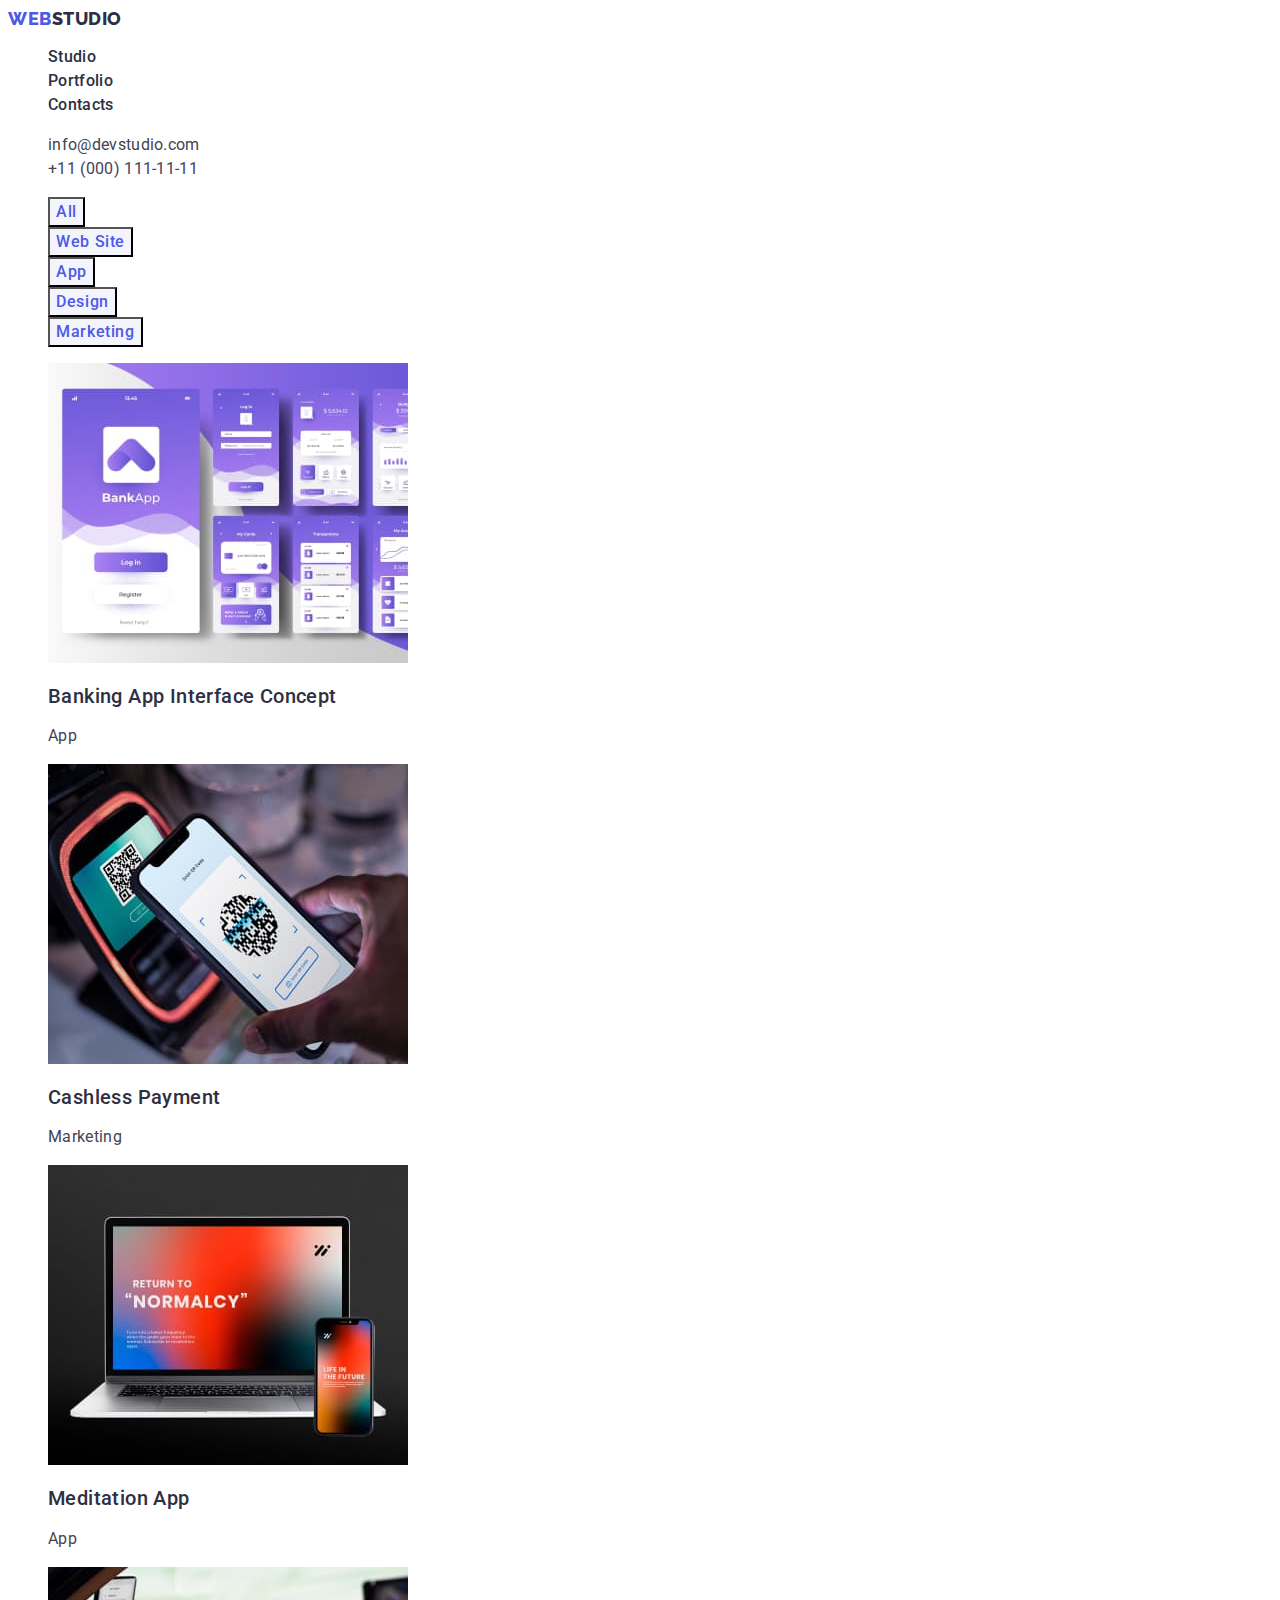
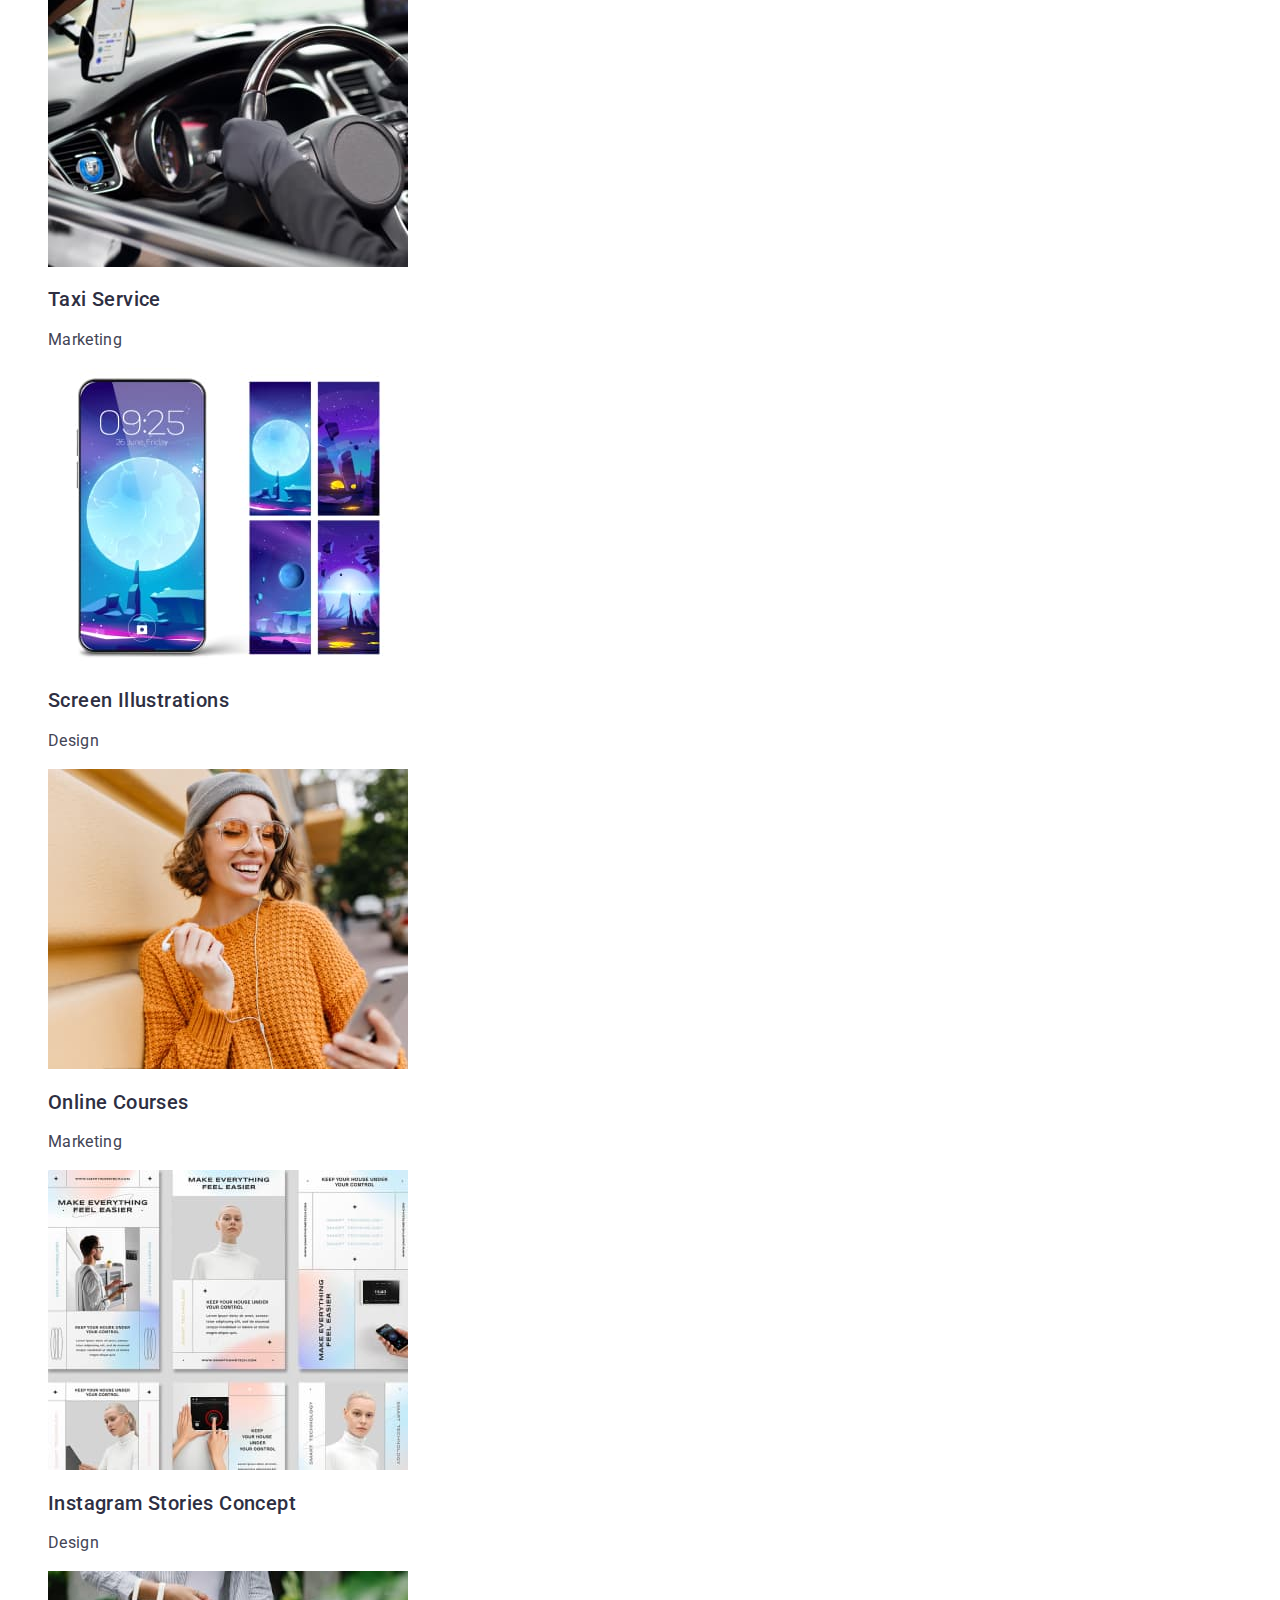
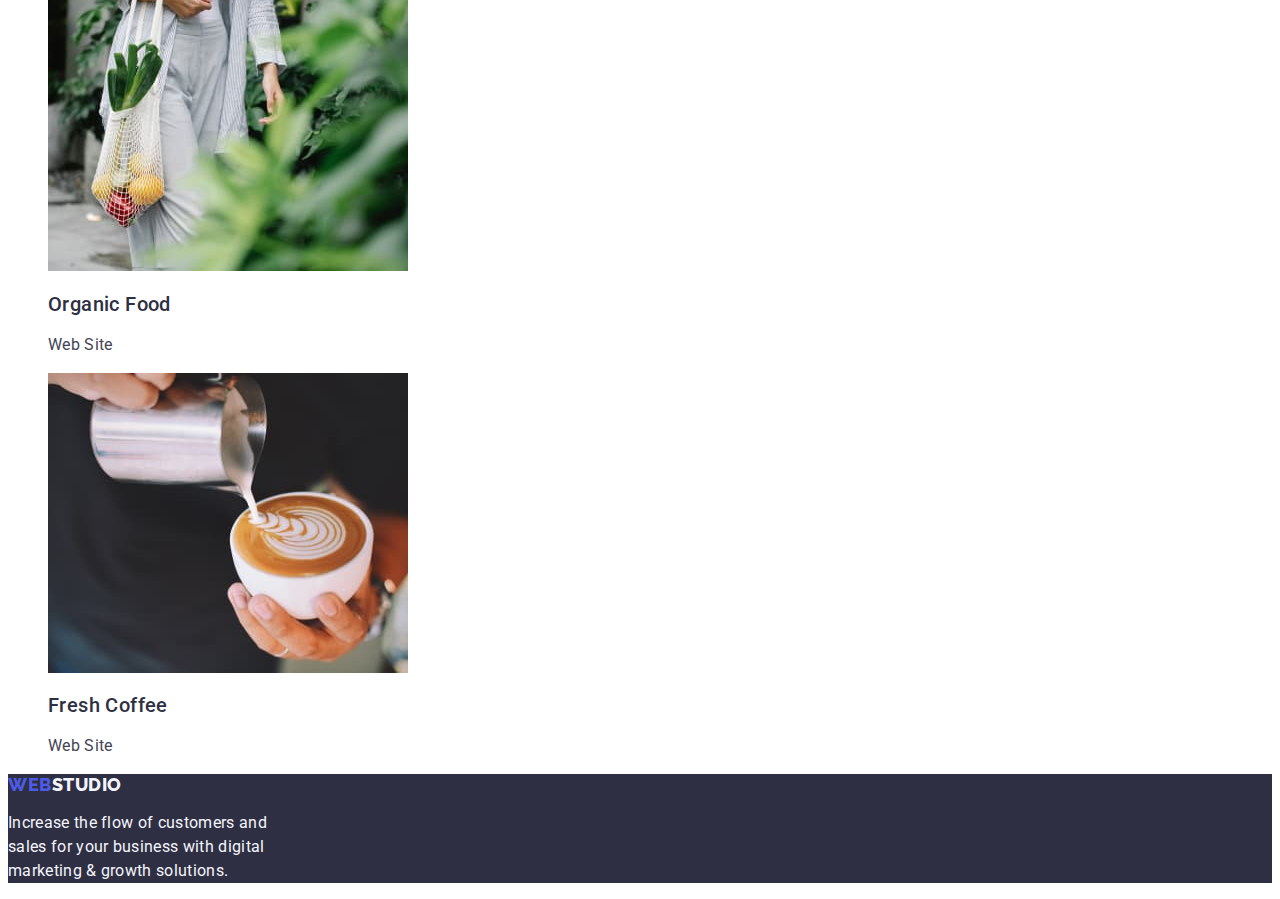
==== portfolio.html @ 2ab80446 "Initial commit" ====
<!DOCTYPE html>
<html lang="en">
  <head>
    <meta charset="UTF-8" />
    <meta http-equiv="X-UA-Compatible" content="IE=edge" />
    <meta name="viewport" content="width=device-width, initial-scale=1.0" />

    <link rel="preconnect" href="https://fonts.googleapis.com" />
    <link rel="preconnect" href="https://fonts.gstatic.com" crossorigin />
    <link
      href="https://fonts.googleapis.com/css2?family=Raleway:wght@800&family=Roboto:wght@400;500;700;900&display=swap"
      rel="stylesheet"
    />

    <title>Portfolio</title>

    <link rel="stylesheet" href="./css/styles.css" />
  </head>
  <body>
    <!--Header-->
    <header class="header">
      <nav class="header-nav">
        <a class="header-logo link" href="./index.html">
          Web<span class="header-logo-studio">Studio</span></a
        >

        <ul class="header-menu list">
          <li class="header-menu-item">
            <a class="header-menu-link link" href="./index.html">Studio</a>
          </li>
          <li class="header-menu-item">
            <a class="header-menu-link link" href="./portfolio.html"
              >Portfolio</a
            >
          </li>
          <li class="header-menu-item">
            <a class="header-menu-link link" href="">Contacts</a>
          </li>
        </ul>
      </nav>

      <address class="header-address">
        <ul class="header-address-list list">
          <li class="header-address-item">
            <a class="header-address-link link" href="mailto:info@devstudio.com"
              >info@devstudio.com</a
            >
          </li>
          <li class="header-address-item">
            <a class="header-address-link link" href="tel:+110001111111"
              >+11 (000) 111-11-11</a
            >
          </li>
        </ul>
      </address>
    </header>

    <!--Main-->
    <main>
      <section class="menu">
        <h1 hidden>Portfolio</h1>
        <ul class="menu-list list">
          <li class="menu-item link">
            <button type="button" class="menu-btn">All</button>
          </li>
          <li class="menu-item link">
            <button type="button" class="menu-btn">Web Site</button>
          </li>
          <li class="menu-item link">
            <button type="button" class="menu-btn">App</button>
          </li>
          <li class="menu-item link">
            <button type="button" class="menu-btn">Design</button>
          </li>
          <li class="menu-item link">
            <button type="button" class="menu-btn">Marketing</button>
          </li>
        </ul>

        <ul class="portfolio-list list">
          <li class="portfolio-item link">
            <a class="link" href="">
              <img
                src="./images/banking.jpg"
                alt="Banking App Interface Concept"
                width="360"
                height="300"
              />
              <h2 class="portfolio-subtitle">Banking App Interface Concept</h2>
              <p class="portfolio-text">App</p>
            </a>
          </li>

          <li class="portfolio-item link">
            <a class="link" href="">
              <img
                src="./images/payment.jpg"
                alt="Cashless Payment"
                width="360"
                height="300"
              />
              <h2 class="portfolio-subtitle">Cashless Payment</h2>
              <p class="portfolio-text">Marketing</p></a
            >
          </li>

          <li class="portfolio-item link">
            <a class="link" href="">
              <img
                src="./images/app.jpg"
                alt="Meditation App"
                width="360"
                height="300"
              />
              <h2 class="portfolio-subtitle">Meditation App</h2>
              <p class="portfolio-text">App</p></a
            >
          </li>

          <li class="portfolio-item link">
            <a class="link" href="">
              <img
                src="./images/taxi.jpg"
                alt="Taxi Service"
                width="360"
                height="300"
              />
              <h2 class="portfolio-subtitle">Taxi Service</h2>
              <p class="portfolio-text">Marketing</p></a
            >
          </li>

          <li class="portfolio-item link">
            <a class="link" href="">
              <img
                src="./images/illustrations.jpg"
                alt="Screen Illustrations"
                width="360"
                height="300"
              />
              <h2 class="portfolio-subtitle">Screen Illustrations</h2>
              <p class="portfolio-text">Design</p></a
            >
          </li>

          <li class="portfolio-item link">
            <a class="link" href="">
              <img
                src="./images/courses.jpg"
                alt="Girl in headphones with a phone"
                width="360"
                height="300"
              />
              <h2 class="portfolio-subtitle">Online Courses</h2>
              <p class="portfolio-text">Marketing</p></a
            >
          </li>

          <li class="portfolio-item link">
            <a class="link" href="">
              <img
                src="./images/instagram.jpg"
                alt="Instagram Stories"
                width="360"
                height="300"
              />
              <h2 class="portfolio-subtitle">Instagram Stories Concept</h2>
              <p class="portfolio-text">Design</p></a
            >
          </li>

          <li class="portfolio-item link">
            <a class="link" href="">
              <img
                src="./images/food.jpg"
                alt="Food"
                width="360"
                height="300"
              />
              <h2 class="portfolio-subtitle">Organic Food</h2>
              <p class="portfolio-text">Web Site</p></a
            >
          </li>

          <li class="portfolio-item link">
            <a class="link" href="">
              <img
                src="./images/coffee.jpg"
                alt="Coffee"
                width="360"
                height="300"
              />
              <h2 class="portfolio-subtitle">Fresh Coffee</h2>
              <p class="portfolio-text">Web Site</p>
            </a>
          </li>
        </ul>
      </section>
    </main>

    <!--Footer-->
    <footer class="footer">
      <a class="footer-logo link" href="./index.html">
        Web<span class="footer-logo-studio">Studio</span></a
      >
      <p class="footer-text">
        Increase the flow of customers and <br />
        sales for your business with digital <br />
        marketing & growth solutions.
      </p>
    </footer>
  </body>
</html>
---- css/styles.css ----
:root {
  --text: #434455;
  --dark: #2e2f42;
  --white: #ffffff;
  --title-color: #2e2f42;
  --light: #f4f4fd;
  --primary-brand: #4d5ae5;
  --pressed-state: #404bbf;
  --white-background: #ffffff;
  --light-background: #f4f4fd;
}

body {
  font-family: "Roboto", sans-serif;
  color: var(--text);
  background-color: var(--white-background);
}

.section-subtitle {
  font-weight: 500;
  font-size: 20px;
  line-height: 1.2;
  letter-spacing: 0.02em;
  color: var(--dark);
}

.section-text {
  line-height: 1.5;
  letter-spacing: 0.02em;
}

/************************* HEADER *************************/
.link {
  text-decoration: none;
}
.header-logo {
  font-family: "Raleway", sans-serif;
  font-weight: 800;
  font-size: 18px;
  line-height: 1.17;
  letter-spacing: 0.03em;
  color: var(--primary-brand);
  text-transform: uppercase;
}

.header-logo-studio {
  font-family: "Raleway", sans-serif;
  color: var(--dark);
}

.list {
  list-style: none;
}

.header-menu-link {
  font-weight: 500;
  font-size: 16px;
  line-height: 1.5;
  letter-spacing: 0.02em;
  color: var(--dark);
}

.header-menu-link:hover,
.header-menu-link:focus {
  color: var(--pressed-state);
}

.header-address {
  font-style: normal;
}

.header-address-link {
  color: var(--text);
  font-size: 16px;
  font-style: normal;
  line-height: 1.5;
  letter-spacing: 0.02em;
}

.header-address-link:hover,
.header-address-link:focus {
  color: var(--pressed-state);
}

/************************* SECTION 1 *************************/

.hero {
  background-color: var(--dark);
}

.hero-title {
  font-size: 56px;
  line-height: 1.07;
  text-align: center;
  letter-spacing: 0.02em;
  color: var(--white);
}

.hero-btn {
  font-family: "Roboto", sans-serif;
  font-weight: 500;
  font-size: 16px;
  line-height: 1.5;
  letter-spacing: 0.04em;
  color: var(--white);
  background-color: var(--primary-brand);
  cursor: pointer;
}

.hero-btn:hover,
.hero-btn:focus {
  background-color: var(--pressed-state);
}

/************************* SECTION 2 *************************/

/************************* SECTION 3 *************************/

.about-subtitle {
  font-size: 36px;
  line-height: 1.11;
  text-align: center;
  letter-spacing: 0.02em;
  text-transform: capitalize;
  color: var(--title-color);
}

/************************* SECTION 4 *************************/

.our-team {
  background-color: var(--light-background);
}

.team {
  font-size: 36px;
  line-height: 1.11;
  text-align: center;
  letter-spacing: 0.02em;
  text-transform: capitalize;
  color: var(--title-color);
}

.team-item {
  background-color: var(--white-background);
}

.team-name {
  text-align: center;
}

.team-text {
  text-align: center;
}

/************************* FOOTER *************************/

.footer {
  background-color: var(--title-color);
}

.footer-logo {
  font-family: "Raleway", sans-serif;
  font-weight: 800;
  font-size: 18px;
  line-height: 1.17;
  letter-spacing: 0.03em;
  color: var(--primary-brand);
  text-transform: uppercase;
}

.footer-logo-studio {
  font-family: "Raleway", sans-serif;
  color: var(--light);
}

.footer-text {
  line-height: 1.5;
  letter-spacing: 0.02em;
  color: var(--light);
}

/************************* Portfolio *************************/

/************************* SECTION 1 *************************/

.menu-btn {
  font-family: "Roboto", sans-serif;
  font-weight: 500;
  font-size: 16px;
  line-height: 1.5;
  text-align: center;
  letter-spacing: 0.04em;
  color: var(--primary-brand);
  background-color: var(--light-background);
  cursor: pointer;
}

.menu-btn:hover,
.menu-btn:focus {
  color: var(--white);
  background-color: var(--pressed-state);
}

.portfolio-subtitle {
  font-weight: 500;
  font-size: 20px;
  line-height: 1.2;
  letter-spacing: 0.02em;
  color: var(--dark);
}
.portfolio-text {
  line-height: 1.5;
  letter-spacing: 0.02em;
  color: var(--text);
}
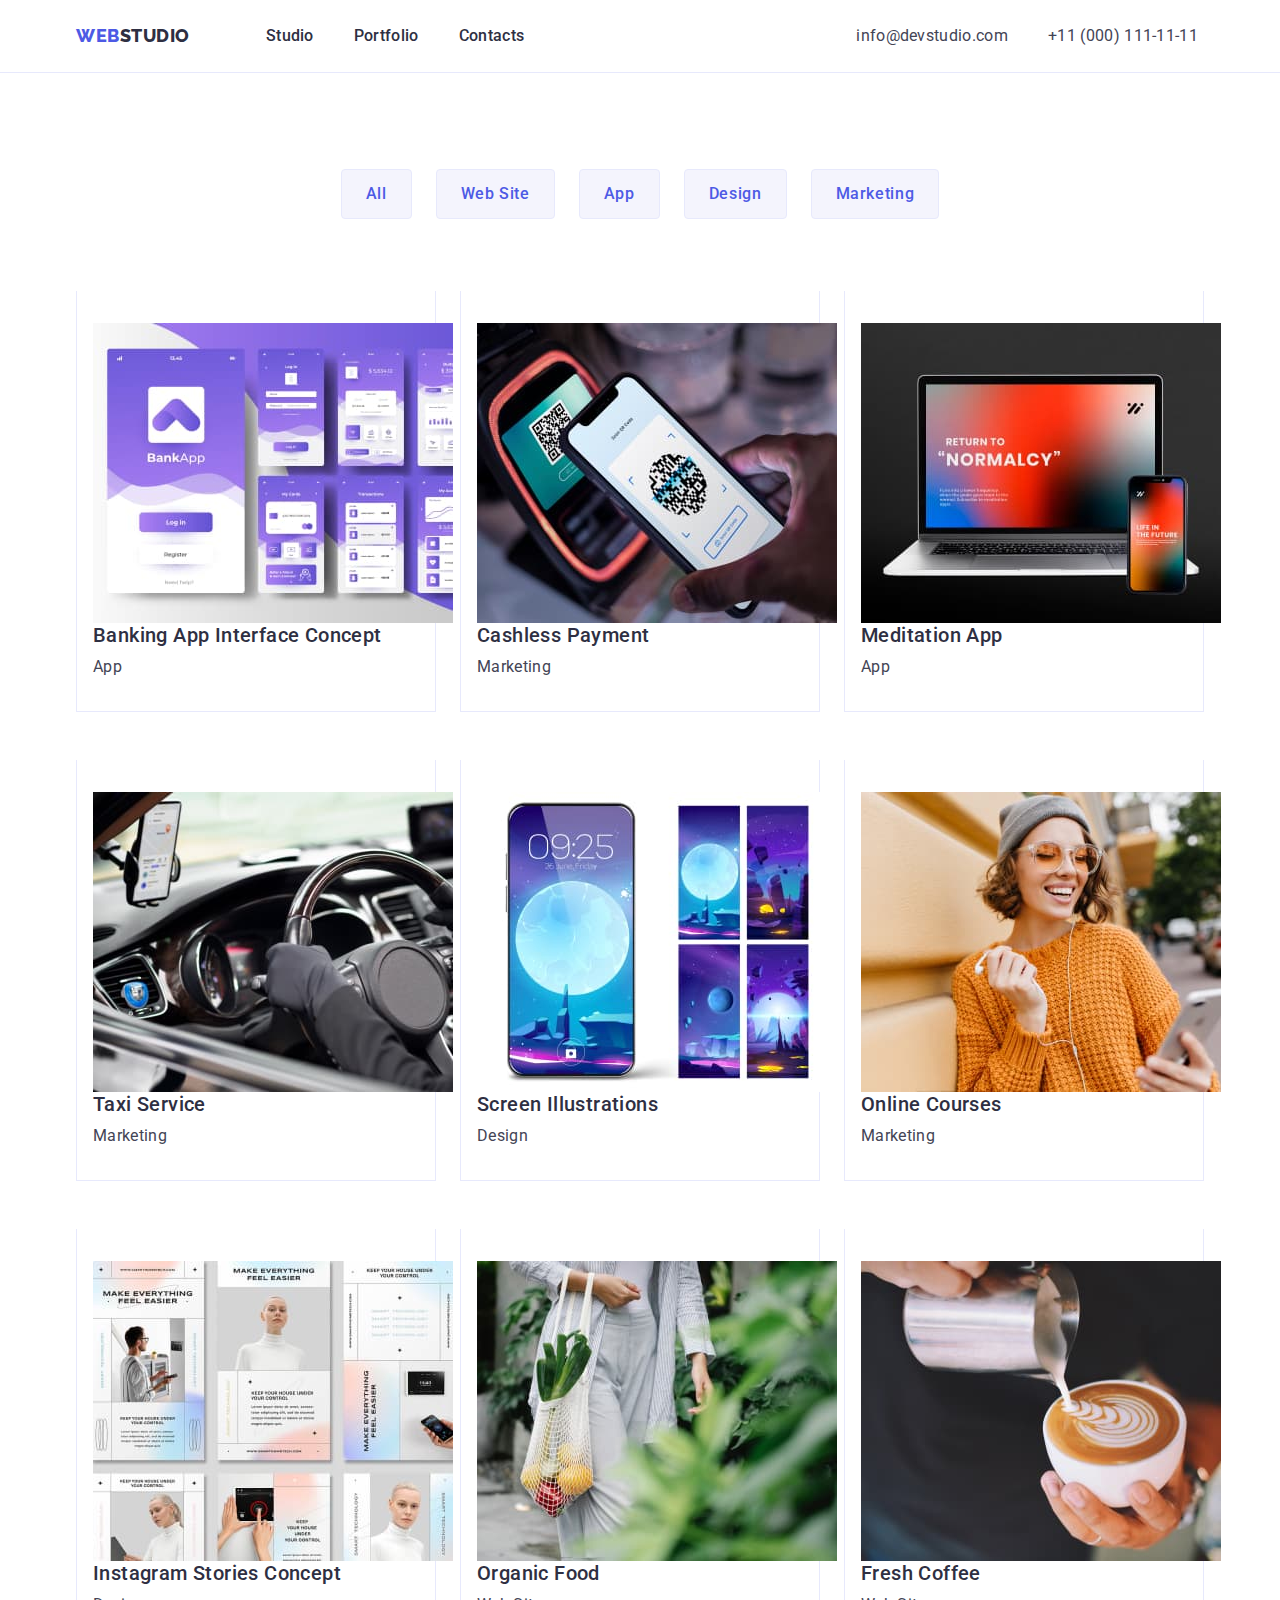
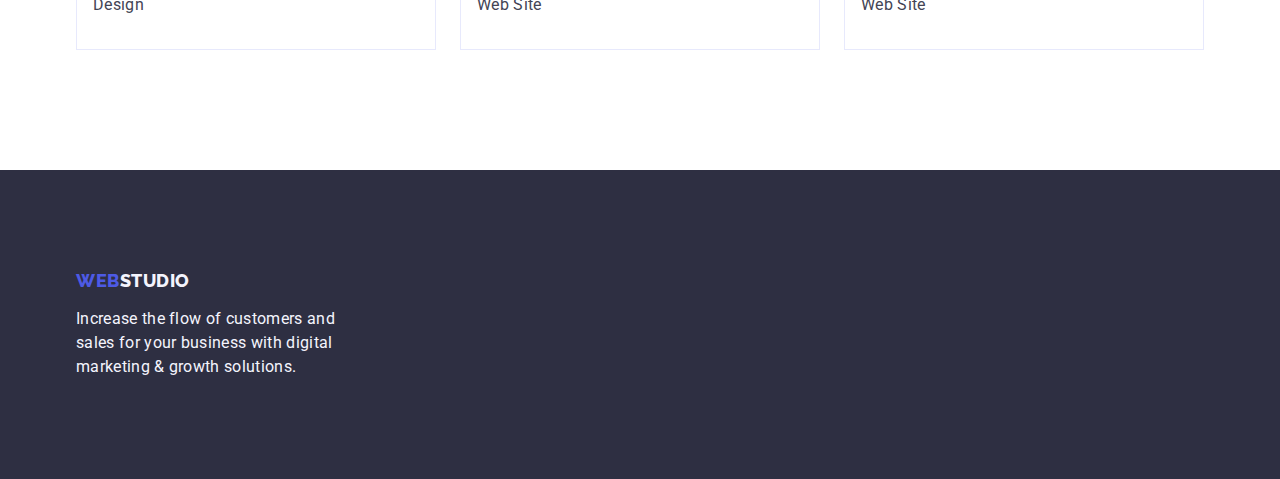
==== commit fb07cde3: "add flrex" ====
--- a/portfolio.html
+++ b/portfolio.html
@@ -14,200 +14,231 @@
 
     <title>Portfolio</title>
 
+    <link
+      href="https://cdn.jsdelivr.net/npm/modern-normalize@2.0.0/modern-normalize.min.css"
+      rel="stylesheet"
+    />
     <link rel="stylesheet" href="./css/styles.css" />
   </head>
   <body>
     <!--Header-->
     <header class="header">
-      <nav class="header-nav">
-        <a class="header-logo link" href="./index.html">
-          Web<span class="header-logo-studio">Studio</span></a
-        >
-
-        <ul class="header-menu list">
-          <li class="header-menu-item">
-            <a class="header-menu-link link" href="./index.html">Studio</a>
-          </li>
-          <li class="header-menu-item">
-            <a class="header-menu-link link" href="./portfolio.html"
-              >Portfolio</a
-            >
-          </li>
-          <li class="header-menu-item">
-            <a class="header-menu-link link" href="">Contacts</a>
-          </li>
-        </ul>
-      </nav>
-
-      <address class="header-address">
-        <ul class="header-address-list list">
-          <li class="header-address-item">
-            <a class="header-address-link link" href="mailto:info@devstudio.com"
-              >info@devstudio.com</a
-            >
-          </li>
-          <li class="header-address-item">
-            <a class="header-address-link link" href="tel:+110001111111"
-              >+11 (000) 111-11-11</a
-            >
-          </li>
-        </ul>
-      </address>
+      <div class="container header-container">
+        <nav class="header-nav">
+          <a class="header-logo link" href="./index.html">
+            Web<span class="header-logo-studio">Studio</span></a
+          >
+
+          <ul class="header-menu list">
+            <li class="header-menu-item">
+              <a class="header-menu-link link" href="./index.html">Studio</a>
+            </li>
+            <li class="header-menu-item">
+              <a class="header-menu-link link" href="./portfolio.html"
+                >Portfolio</a
+              >
+            </li>
+            <li class="header-menu-item">
+              <a class="header-menu-link link" href="">Contacts</a>
+            </li>
+          </ul>
+        </nav>
+
+        <address class="header-address">
+          <ul class="header-address-list list">
+            <li class="header-address-item">
+              <a
+                class="header-address-link link"
+                href="mailto:info@devstudio.com"
+                >info@devstudio.com</a
+              >
+            </li>
+            <li class="header-address-item">
+              <a class="header-address-link link" href="tel:+110001111111"
+                >+11 (000) 111-11-11</a
+              >
+            </li>
+          </ul>
+        </address>
+      </div>
     </header>
 
     <!--Main-->
     <main>
       <section class="menu">
-        <h1 hidden>Portfolio</h1>
-        <ul class="menu-list list">
-          <li class="menu-item link">
-            <button type="button" class="menu-btn">All</button>
-          </li>
-          <li class="menu-item link">
-            <button type="button" class="menu-btn">Web Site</button>
-          </li>
-          <li class="menu-item link">
-            <button type="button" class="menu-btn">App</button>
-          </li>
-          <li class="menu-item link">
-            <button type="button" class="menu-btn">Design</button>
-          </li>
-          <li class="menu-item link">
-            <button type="button" class="menu-btn">Marketing</button>
-          </li>
-        </ul>
-
-        <ul class="portfolio-list list">
-          <li class="portfolio-item link">
-            <a class="link" href="">
-              <img
-                src="./images/banking.jpg"
-                alt="Banking App Interface Concept"
-                width="360"
-                height="300"
-              />
-              <h2 class="portfolio-subtitle">Banking App Interface Concept</h2>
-              <p class="portfolio-text">App</p>
-            </a>
-          </li>
-
-          <li class="portfolio-item link">
-            <a class="link" href="">
-              <img
-                src="./images/payment.jpg"
-                alt="Cashless Payment"
-                width="360"
-                height="300"
-              />
-              <h2 class="portfolio-subtitle">Cashless Payment</h2>
-              <p class="portfolio-text">Marketing</p></a
-            >
-          </li>
-
-          <li class="portfolio-item link">
-            <a class="link" href="">
-              <img
-                src="./images/app.jpg"
-                alt="Meditation App"
-                width="360"
-                height="300"
-              />
-              <h2 class="portfolio-subtitle">Meditation App</h2>
-              <p class="portfolio-text">App</p></a
-            >
-          </li>
-
-          <li class="portfolio-item link">
-            <a class="link" href="">
-              <img
-                src="./images/taxi.jpg"
-                alt="Taxi Service"
-                width="360"
-                height="300"
-              />
-              <h2 class="portfolio-subtitle">Taxi Service</h2>
-              <p class="portfolio-text">Marketing</p></a
-            >
-          </li>
-
-          <li class="portfolio-item link">
-            <a class="link" href="">
-              <img
-                src="./images/illustrations.jpg"
-                alt="Screen Illustrations"
-                width="360"
-                height="300"
-              />
-              <h2 class="portfolio-subtitle">Screen Illustrations</h2>
-              <p class="portfolio-text">Design</p></a
-            >
-          </li>
-
-          <li class="portfolio-item link">
-            <a class="link" href="">
-              <img
-                src="./images/courses.jpg"
-                alt="Girl in headphones with a phone"
-                width="360"
-                height="300"
-              />
-              <h2 class="portfolio-subtitle">Online Courses</h2>
-              <p class="portfolio-text">Marketing</p></a
-            >
-          </li>
-
-          <li class="portfolio-item link">
-            <a class="link" href="">
-              <img
-                src="./images/instagram.jpg"
-                alt="Instagram Stories"
-                width="360"
-                height="300"
-              />
-              <h2 class="portfolio-subtitle">Instagram Stories Concept</h2>
-              <p class="portfolio-text">Design</p></a
-            >
-          </li>
-
-          <li class="portfolio-item link">
-            <a class="link" href="">
-              <img
-                src="./images/food.jpg"
-                alt="Food"
-                width="360"
-                height="300"
-              />
-              <h2 class="portfolio-subtitle">Organic Food</h2>
-              <p class="portfolio-text">Web Site</p></a
-            >
-          </li>
-
-          <li class="portfolio-item link">
-            <a class="link" href="">
-              <img
-                src="./images/coffee.jpg"
-                alt="Coffee"
-                width="360"
-                height="300"
-              />
-              <h2 class="portfolio-subtitle">Fresh Coffee</h2>
-              <p class="portfolio-text">Web Site</p>
-            </a>
-          </li>
-        </ul>
+        <div class="container">
+          <h1 class="visually-hidden">Portfolio</h1>
+          <ul class="menu-list list">
+            <li class="menu-item link">
+              <button type="button" class="menu-btn">All</button>
+            </li>
+            <li class="menu-item link">
+              <button type="button" class="menu-btn">Web Site</button>
+            </li>
+            <li class="menu-item link">
+              <button type="button" class="menu-btn">App</button>
+            </li>
+            <li class="menu-item link">
+              <button type="button" class="menu-btn">Design</button>
+            </li>
+            <li class="menu-item link">
+              <button type="button" class="menu-btn">Marketing</button>
+            </li>
+          </ul>
+
+          <ul class="portfolio-list list">
+            <li class="portfolio-item link">
+              <a class="link" href="">
+                <div class="portfolio-info">
+                  <img
+                    src="./images/banking.jpg"
+                    alt="Banking App Interface Concept"
+                    width="360"
+                    height="300"
+                  />
+                  <h2 class="portfolio-subtitle">
+                    Banking App Interface Concept
+                  </h2>
+                  <p class="portfolio-text">App</p>
+                </div>
+              </a>
+            </li>
+
+            <li class="portfolio-item link">
+              <a class="link" href="">
+                <div class="portfolio-info">
+                  <img
+                    src="./images/payment.jpg"
+                    alt="Cashless Payment"
+                    width="360"
+                    height="300"
+                  />
+                  <h2 class="portfolio-subtitle">Cashless Payment</h2>
+                  <p class="portfolio-text">Marketing</p>
+                </div>
+              </a>
+            </li>
+
+            <li class="portfolio-item link">
+              <a class="link" href="">
+                <div class="portfolio-info">
+                  <img
+                    src="./images/app.jpg"
+                    alt="Meditation App"
+                    width="360"
+                    height="300"
+                  />
+                  <h2 class="portfolio-subtitle">Meditation App</h2>
+                  <p class="portfolio-text">App</p>
+                </div></a
+              >
+            </li>
+
+            <li class="portfolio-item link">
+              <a class="link" href="">
+                <div class="portfolio-info">
+                  <img
+                    src="./images/taxi.jpg"
+                    alt="Taxi Service"
+                    width="360"
+                    height="300"
+                  />
+                  <h2 class="portfolio-subtitle">Taxi Service</h2>
+                  <p class="portfolio-text">Marketing</p>
+                </div></a
+              >
+            </li>
+
+            <li class="portfolio-item link">
+              <a class="link" href="">
+                <div class="portfolio-info">
+                  <img
+                    src="./images/illustrations.jpg"
+                    alt="Screen Illustrations"
+                    width="360"
+                    height="300"
+                  />
+                  <h2 class="portfolio-subtitle">Screen Illustrations</h2>
+                  <p class="portfolio-text">Design</p>
+                </div></a
+              >
+            </li>
+
+            <li class="portfolio-item link">
+              <a class="link" href="">
+                <div class="portfolio-info">
+                  <img
+                    src="./images/courses.jpg"
+                    alt="Girl in headphones with a phone"
+                    width="360"
+                    height="300"
+                  />
+                  <h2 class="portfolio-subtitle">Online Courses</h2>
+                  <p class="portfolio-text">Marketing</p>
+                </div></a
+              >
+            </li>
+
+            <li class="portfolio-item link">
+              <a class="link" href="">
+                <div class="portfolio-info">
+                  <img
+                    src="./images/instagram.jpg"
+                    alt="Instagram Stories"
+                    width="360"
+                    height="300"
+                  />
+                  <h2 class="portfolio-subtitle">Instagram Stories Concept</h2>
+                  <p class="portfolio-text">Design</p>
+                </div></a
+              >
+            </li>
+
+            <li class="portfolio-item link">
+              <a class="link" href="">
+                <div class="portfolio-info">
+                  <img
+                    src="./images/food.jpg"
+                    alt="Food"
+                    width="360"
+                    height="300"
+                  />
+                  <h2 class="portfolio-subtitle">Organic Food</h2>
+                  <p class="portfolio-text">Web Site</p>
+                </div></a
+              >
+            </li>
+
+            <li class="portfolio-item link">
+              <a class="link" href="">
+                <div class="portfolio-info">
+                  <img
+                    src="./images/coffee.jpg"
+                    alt="Coffee"
+                    width="360"
+                    height="300"
+                  />
+                  <h2 class="portfolio-subtitle">Fresh Coffee</h2>
+                  <p class="portfolio-text">Web Site</p>
+                </div>
+              </a>
+            </li>
+          </ul>
+        </div>
       </section>
     </main>
 
     <!--Footer-->
     <footer class="footer">
-      <a class="footer-logo link" href="./index.html">
-        Web<span class="footer-logo-studio">Studio</span></a
-      >
-      <p class="footer-text">
-        Increase the flow of customers and <br />
-        sales for your business with digital <br />
-        marketing & growth solutions.
-      </p>
+      <div class="container">
+        <a class="footer-logo link" href="./index.html">
+          Web<span class="footer-logo-studio">Studio</span></a
+        >
+        <p class="footer-text">
+          Increase the flow of customers and sales for your business with
+          digital marketing & growth solutions.
+        </p>
+      </div>
     </footer>
   </body>
 </html>
--- a/css/styles.css
+++ b/css/styles.css
@@ -16,6 +16,34 @@
   background-color: var(--white-background);
 }
 
+p,
+h1,
+h2,
+h3,
+h4,
+h5,
+h6 {
+  margin-top: 0;
+  margin-bottom: 0;
+}
+
+ul {
+  margin-top: 0;
+  margin-bottom: 0;
+  padding-left: 0;
+}
+
+img {
+  display: block;
+}
+
+.container {
+  width: 1158px;
+  padding-left: 15px;
+  padding-right: 15px;
+  margin: 0 auto;
+}
+
 .section-subtitle {
   font-weight: 500;
   font-size: 20px;
@@ -33,6 +61,20 @@
 .link {
   text-decoration: none;
 }
+
+.header {
+  border-bottom: 1px solid #e7e9fc;
+}
+
+.header-container {
+  display: flex;
+}
+
+.header-nav {
+  display: flex;
+  align-items: center;
+}
+
 .header-logo {
   font-family: "Raleway", sans-serif;
   font-weight: 800;
@@ -41,6 +83,7 @@
   letter-spacing: 0.03em;
   color: var(--primary-brand);
   text-transform: uppercase;
+  margin-right: 76px;
 }
 
 .header-logo-studio {
@@ -48,8 +91,21 @@
   color: var(--dark);
 }
 
+.header-menu {
+  display: flex;
+  gap: 40px;
+  padding: 24px 0;
+  margin-right: 332px;
+}
+
 .list {
   list-style: none;
+}
+
+.header-address-list {
+  display: flex;
+  gap: 40px;
+  padding: 24px 0;
 }
 
 .header-menu-link {
@@ -86,6 +142,7 @@
 
 .hero {
   background-color: var(--dark);
+  padding: 188px 0;
 }
 
 .hero-title {
@@ -94,6 +151,7 @@
   text-align: center;
   letter-spacing: 0.02em;
   color: var(--white);
+  max-width: 496px;
 }
 
 .hero-btn {
@@ -105,6 +163,11 @@
   color: var(--white);
   background-color: var(--primary-brand);
   cursor: pointer;
+  display: block;
+  min-width: 169px;
+  height: 56px;
+  border: none;
+  border-radius: 4px;
 }
 
 .hero-btn:hover,
@@ -114,6 +177,36 @@
 
 /************************* SECTION 2 *************************/
 
+.features {
+  padding: 120px 0;
+}
+
+.visually-hidden {
+  position: absolute;
+  width: 1px;
+  height: 1px;
+  margin: -1px;
+  border: 0;
+  padding: 0;
+  white-space: nowrap;
+  clip-path: inset(100%);
+  clip: rect(0 0 0 0);
+  overflow: hidden;
+}
+
+.features-list {
+  display: flex;
+  gap: 24px;
+}
+
+.features-item {
+  width: calc((100% - 72px) / 4);
+}
+
+.features-subtitle {
+  margin-bottom: 8px;
+}
+
 /************************* SECTION 3 *************************/
 
 .about-subtitle {
@@ -125,10 +218,28 @@
   color: var(--title-color);
 }
 
+.about {
+  padding-bottom: 120px;
+}
+
+.about-subtitle {
+  margin-bottom: 72px;
+}
+
+.about-list {
+  display: flex;
+  gap: 24px;
+}
+
+.about-img {
+  width: calc((100% - 48px) / 3);
+}
+
 /************************* SECTION 4 *************************/
 
 .our-team {
   background-color: var(--light-background);
+  padding: 120px 0;
 }
 
 .team {
@@ -138,14 +249,27 @@
   letter-spacing: 0.02em;
   text-transform: capitalize;
   color: var(--title-color);
+  margin-bottom: 72px;
+}
+
+.team-list {
+  display: flex;
+  gap: 24px;
 }
 
 .team-item {
   background-color: var(--white-background);
+  width: calc((100% - 72px) / 4);
+  border-radius: 0px 0px 4px 4px;
+}
+
+.team-info {
+  padding: 32px 16px;
 }
 
 .team-name {
   text-align: center;
+  margin-bottom: 8px;
 }
 
 .team-text {
@@ -156,6 +280,7 @@
 
 .footer {
   background-color: var(--title-color);
+  padding: 100px 0;
 }
 
 .footer-logo {
@@ -166,6 +291,8 @@
   letter-spacing: 0.03em;
   color: var(--primary-brand);
   text-transform: uppercase;
+  display: inline-block;
+  margin-bottom: 16px;
 }
 
 .footer-logo-studio {
@@ -177,11 +304,27 @@
   line-height: 1.5;
   letter-spacing: 0.02em;
   color: var(--light);
+  max-width: 264px;
 }
 
 /************************* Portfolio *************************/
 
 /************************* SECTION 1 *************************/
+
+.menu {
+  padding-top: 96px;
+  padding-bottom: 120px;
+}
+
+.menu-list {
+  display: flex;
+  justify-content: center;
+  gap: 24px;
+  margin-bottom: 72px;
+}
+
+.menu-item {
+}
 
 .menu-btn {
   font-family: "Roboto", sans-serif;
@@ -193,12 +336,33 @@
   color: var(--primary-brand);
   background-color: var(--light-background);
   cursor: pointer;
+  padding: 12px 24px;
+  border: 1px solid #e7e9fc;
+  border-radius: 4px;
 }
 
 .menu-btn:hover,
 .menu-btn:focus {
   color: var(--white);
   background-color: var(--pressed-state);
+  border: 1px solid transparent;
+}
+
+.portfolio-list {
+  display: flex;
+  flex-wrap: wrap;
+  column-gap: 24px;
+  row-gap: 48px;
+}
+
+.portfolio-item {
+  width: calc((100% - 48px) / 3);
+}
+
+.portfolio-info {
+  padding: 32px 16px;
+  border: 1px solid #e7e9fc;
+  border-top: none;
 }
 
 .portfolio-subtitle {
@@ -207,6 +371,7 @@
   line-height: 1.2;
   letter-spacing: 0.02em;
   color: var(--dark);
+  margin-bottom: 8px;
 }
 .portfolio-text {
   line-height: 1.5;
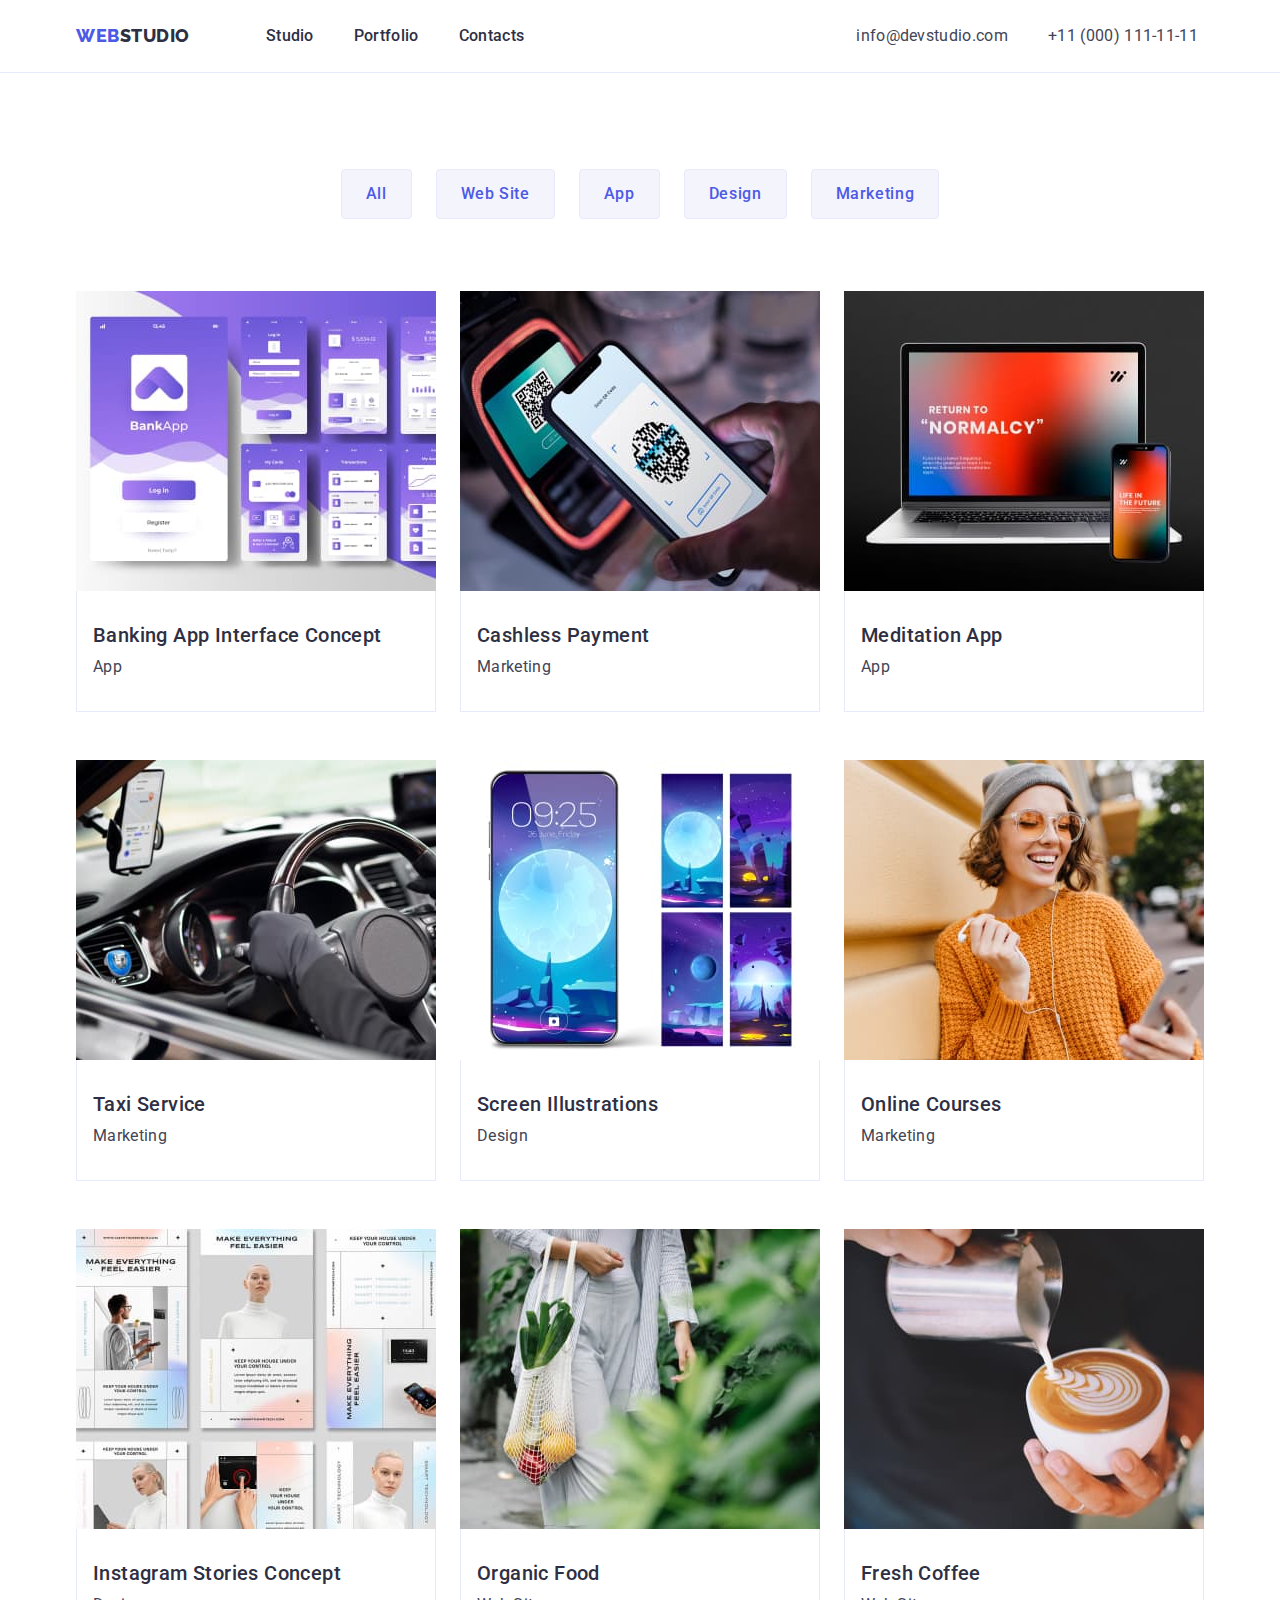
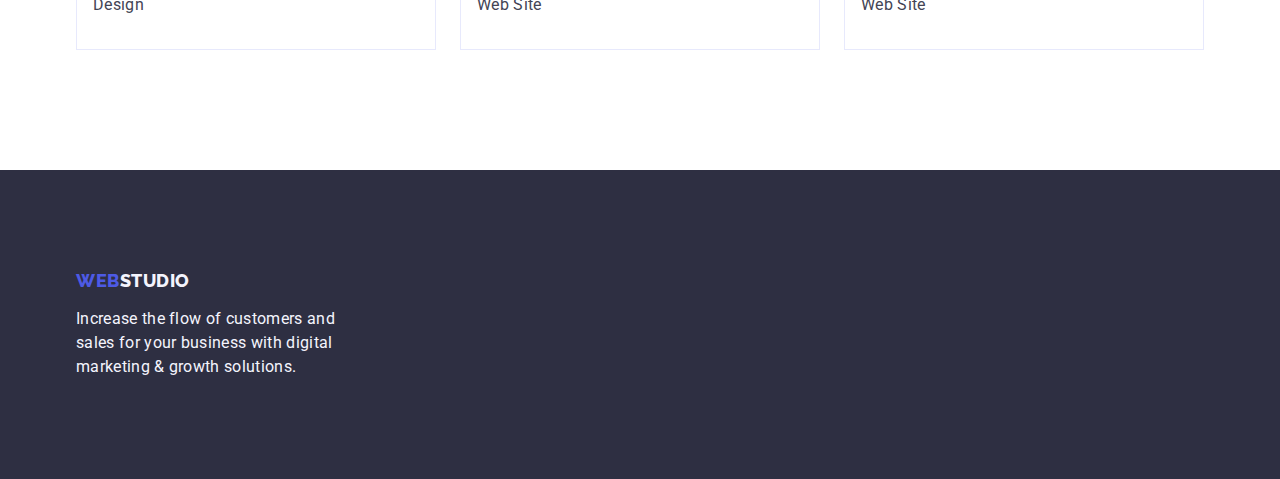
==== commit fe3c572d: "fixes" ====
--- a/portfolio.html
+++ b/portfolio.html
@@ -89,13 +89,13 @@
           <ul class="portfolio-list list">
             <li class="portfolio-item link">
               <a class="link" href="">
-                <div class="portfolio-info">
-                  <img
-                    src="./images/banking.jpg"
-                    alt="Banking App Interface Concept"
-                    width="360"
-                    height="300"
-                  />
+                <img
+                  src="./images/banking.jpg"
+                  alt="Banking App Interface Concept"
+                  width="360"
+                  height="300"
+                />
+                <div class="portfolio-info">
                   <h2 class="portfolio-subtitle">
                     Banking App Interface Concept
                   </h2>
@@ -106,13 +106,13 @@
 
             <li class="portfolio-item link">
               <a class="link" href="">
-                <div class="portfolio-info">
-                  <img
-                    src="./images/payment.jpg"
-                    alt="Cashless Payment"
-                    width="360"
-                    height="300"
-                  />
+                <img
+                  src="./images/payment.jpg"
+                  alt="Cashless Payment"
+                  width="360"
+                  height="300"
+                />
+                <div class="portfolio-info">
                   <h2 class="portfolio-subtitle">Cashless Payment</h2>
                   <p class="portfolio-text">Marketing</p>
                 </div>
@@ -121,13 +121,13 @@
 
             <li class="portfolio-item link">
               <a class="link" href="">
-                <div class="portfolio-info">
-                  <img
-                    src="./images/app.jpg"
-                    alt="Meditation App"
-                    width="360"
-                    height="300"
-                  />
+                <img
+                  src="./images/app.jpg"
+                  alt="Meditation App"
+                  width="360"
+                  height="300"
+                />
+                <div class="portfolio-info">
                   <h2 class="portfolio-subtitle">Meditation App</h2>
                   <p class="portfolio-text">App</p>
                 </div></a
@@ -136,13 +136,13 @@
 
             <li class="portfolio-item link">
               <a class="link" href="">
-                <div class="portfolio-info">
-                  <img
-                    src="./images/taxi.jpg"
-                    alt="Taxi Service"
-                    width="360"
-                    height="300"
-                  />
+                <img
+                  src="./images/taxi.jpg"
+                  alt="Taxi Service"
+                  width="360"
+                  height="300"
+                />
+                <div class="portfolio-info">
                   <h2 class="portfolio-subtitle">Taxi Service</h2>
                   <p class="portfolio-text">Marketing</p>
                 </div></a
@@ -151,13 +151,13 @@
 
             <li class="portfolio-item link">
               <a class="link" href="">
-                <div class="portfolio-info">
-                  <img
-                    src="./images/illustrations.jpg"
-                    alt="Screen Illustrations"
-                    width="360"
-                    height="300"
-                  />
+                <img
+                  src="./images/illustrations.jpg"
+                  alt="Screen Illustrations"
+                  width="360"
+                  height="300"
+                />
+                <div class="portfolio-info">
                   <h2 class="portfolio-subtitle">Screen Illustrations</h2>
                   <p class="portfolio-text">Design</p>
                 </div></a
@@ -166,13 +166,13 @@
 
             <li class="portfolio-item link">
               <a class="link" href="">
-                <div class="portfolio-info">
-                  <img
-                    src="./images/courses.jpg"
-                    alt="Girl in headphones with a phone"
-                    width="360"
-                    height="300"
-                  />
+                <img
+                  src="./images/courses.jpg"
+                  alt="Girl in headphones with a phone"
+                  width="360"
+                  height="300"
+                />
+                <div class="portfolio-info">
                   <h2 class="portfolio-subtitle">Online Courses</h2>
                   <p class="portfolio-text">Marketing</p>
                 </div></a
@@ -181,13 +181,13 @@
 
             <li class="portfolio-item link">
               <a class="link" href="">
-                <div class="portfolio-info">
-                  <img
-                    src="./images/instagram.jpg"
-                    alt="Instagram Stories"
-                    width="360"
-                    height="300"
-                  />
+                <img
+                  src="./images/instagram.jpg"
+                  alt="Instagram Stories"
+                  width="360"
+                  height="300"
+                />
+                <div class="portfolio-info">
                   <h2 class="portfolio-subtitle">Instagram Stories Concept</h2>
                   <p class="portfolio-text">Design</p>
                 </div></a
@@ -196,13 +196,13 @@
 
             <li class="portfolio-item link">
               <a class="link" href="">
-                <div class="portfolio-info">
-                  <img
-                    src="./images/food.jpg"
-                    alt="Food"
-                    width="360"
-                    height="300"
-                  />
+                <img
+                  src="./images/food.jpg"
+                  alt="Food"
+                  width="360"
+                  height="300"
+                />
+                <div class="portfolio-info">
                   <h2 class="portfolio-subtitle">Organic Food</h2>
                   <p class="portfolio-text">Web Site</p>
                 </div></a
@@ -211,13 +211,13 @@
 
             <li class="portfolio-item link">
               <a class="link" href="">
-                <div class="portfolio-info">
-                  <img
-                    src="./images/coffee.jpg"
-                    alt="Coffee"
-                    width="360"
-                    height="300"
-                  />
+                <img
+                  src="./images/coffee.jpg"
+                  alt="Coffee"
+                  width="360"
+                  height="300"
+                />
+                <div class="portfolio-info">
                   <h2 class="portfolio-subtitle">Fresh Coffee</h2>
                   <p class="portfolio-text">Web Site</p>
                 </div>
--- a/css/styles.css
+++ b/css/styles.css
@@ -8,6 +8,7 @@
   --pressed-state: #404bbf;
   --white-background: #ffffff;
   --light-background: #f4f4fd;
+  --accent: #e7e9fc;
 }
 
 body {
@@ -105,6 +106,9 @@
 .header-address-list {
   display: flex;
   gap: 40px;
+}
+
+.header-address-item {
   padding: 24px 0;
 }
 
@@ -337,7 +341,7 @@
   background-color: var(--light-background);
   cursor: pointer;
   padding: 12px 24px;
-  border: 1px solid #e7e9fc;
+  border: 1px solid var(--accent);
   border-radius: 4px;
 }
 
@@ -361,7 +365,7 @@
 
 .portfolio-info {
   padding: 32px 16px;
-  border: 1px solid #e7e9fc;
+  border: 1px solid var(--accent);
   border-top: none;
 }
 
